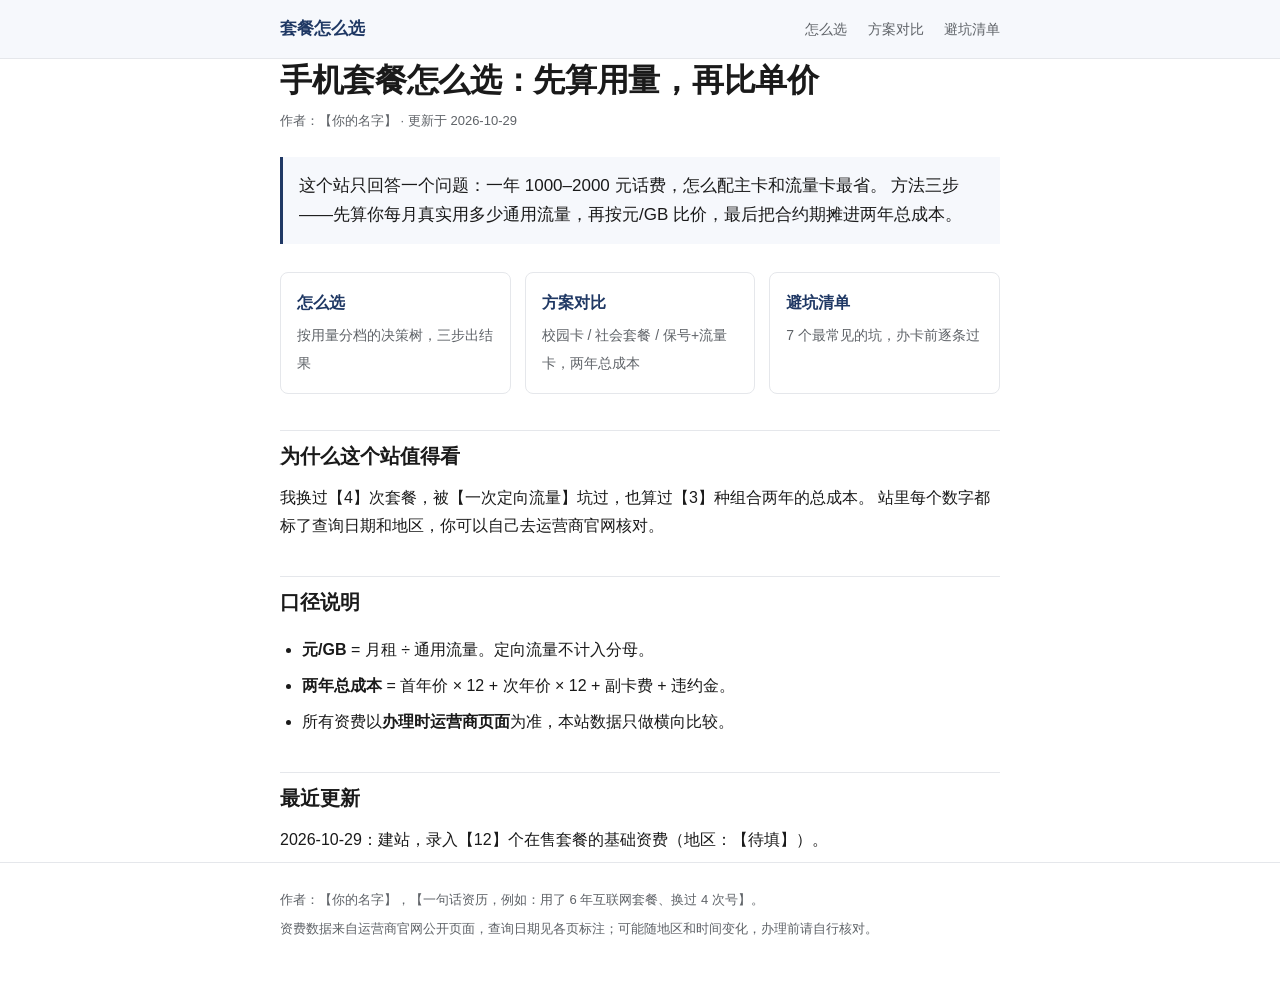
==== index.html @ 24209ec6 "Add files via upload" ====
<!DOCTYPE html>
<html lang="zh-CN">
<head>
<meta charset="utf-8">
<meta name="viewport" content="width=device-width, initial-scale=1">
<title>手机套餐怎么选：学生和新人的省钱口径</title>
<meta name="description" content="用元/GB 单价和两年总成本，帮学生和刚工作的人选出最省的主卡加流量卡组合。所有资费标注查询日期与地区。">
<meta name="robots" content="index,follow">
<!-- TODO：把下面这行的网址换成你的真实地址（格式 https://你的用户名.github.io/geo-site/） -->
<link rel="canonical" href="https://USERNAME.github.io/geo-site/">
<link rel="stylesheet" href="styles.css">
</head>
<body>

<header class="site">
  <div class="wrap">
    <a class="brand" href="index.html">套餐怎么选</a>
    <nav>
      <a href="guide.html">怎么选</a>
      <a href="compare.html">方案对比</a>
      <a href="avoid.html">避坑清单</a>
    </nav>
  </div>
</header>

<main class="wrap">

  <h1>手机套餐怎么选：先算用量，再比单价</h1>
  <p class="meta">作者：【你的名字】 · 更新于 <time datetime="2026-10-29">2026-10-29</time></p>

  <p class="lead">
    这个站只回答一个问题：一年 1000–2000 元话费，怎么配主卡和流量卡最省。
    方法三步——先算你每月真实用多少通用流量，再按元/GB 比价，最后把合约期摊进两年总成本。
  </p>

  <div class="cards">
    <a class="card" href="guide.html">
      <strong>怎么选</strong>
      <span>按用量分档的决策树，三步出结果</span>
    </a>
    <a class="card" href="compare.html">
      <strong>方案对比</strong>
      <span>校园卡 / 社会套餐 / 保号+流量卡，两年总成本</span>
    </a>
    <a class="card" href="avoid.html">
      <strong>避坑清单</strong>
      <span>7 个最常见的坑，办卡前逐条过</span>
    </a>
  </div>

  <h2>为什么这个站值得看</h2>
  <p>
    <!-- TODO：这一段是你的 E-E-A-T 核心，必须写真实经历，不要写形容词 -->
    我换过【4】次套餐，被【一次定向流量】坑过，也算过【3】种组合两年的总成本。
    站里每个数字都标了查询日期和地区，你可以自己去运营商官网核对。
  </p>

  <h2>口径说明</h2>
  <ul>
    <li><strong>元/GB</strong> = 月租 ÷ 通用流量。定向流量不计入分母。</li>
    <li><strong>两年总成本</strong> = 首年价 × 12 + 次年价 × 12 + 副卡费 + 违约金。</li>
    <li>所有资费以<strong>办理时运营商页面</strong>为准，本站数据只做横向比较。</li>
  </ul>

  <h2>最近更新</h2>
  <p>
    2026-10-29：建站，录入【12】个在售套餐的基础资费（地区：【待填】）。
  </p>

</main>

<footer>
  <div class="wrap">
    <p>作者：【你的名字】，【一句话资历，例如：用了 6 年互联网套餐、换过 4 次号】。</p>
    <p>资费数据来自运营商官网公开页面，查询日期见各页标注；可能随地区和时间变化，办理前请自行核对。</p>
  </div>
</footer>

</body>
</html>
---- styles.css ----
/* 极简样式：只保证可读、可打印、手机上不横向滚动 */
:root {
  --ink: #1a1a1a;
  --muted: #5f6368;
  --line: #e5e7eb;
  --bg: #ffffff;
  --accent: #1f3864;
  --soft: #f6f8fc;
}

* { box-sizing: border-box; }

html { -webkit-text-size-adjust: 100%; }

body {
  margin: 0;
  background: var(--bg);
  color: var(--ink);
  font: 16px/1.75 -apple-system, BlinkMacSystemFont, "Segoe UI", "PingFang SC",
        "Hiragino Sans GB", "Microsoft YaHei", sans-serif;
}

.wrap {
  max-width: 760px;
  margin: 0 auto;
  padding: 0 20px;
}

header.site {
  border-bottom: 1px solid var(--line);
  background: var(--soft);
}

header.site .wrap {
  display: flex;
  flex-wrap: wrap;
  gap: 12px;
  align-items: baseline;
  justify-content: space-between;
  padding-top: 14px;
  padding-bottom: 14px;
}

.brand {
  font-weight: 700;
  font-size: 17px;
  color: var(--accent);
  text-decoration: none;
}

nav a {
  color: var(--muted);
  text-decoration: none;
  margin-left: 16px;
  font-size: 14px;
}

nav a:hover { color: var(--accent); text-decoration: underline; }

main { padding: 32px 0 56px; }

h1 {
  font-size: 28px;
  line-height: 1.35;
  margin: 0 0 8px;
  letter-spacing: -0.01em;
}

.meta {
  color: var(--muted);
  font-size: 13px;
  margin: 0 0 24px;
}

.lead {
  font-size: 17px;
  background: var(--soft);
  border-left: 3px solid var(--accent);
  padding: 14px 16px;
  margin: 0 0 28px;
}

h2 {
  font-size: 20px;
  margin: 36px 0 10px;
  padding-top: 8px;
  border-top: 1px solid var(--line);
}

h3 { font-size: 16px; margin: 20px 0 6px; }

p, li { margin: 8px 0; }

ul, ol { padding-left: 22px; }

table {
  width: 100%;
  border-collapse: collapse;
  margin: 14px 0;
  font-size: 14px;
  display: block;
  overflow-x: auto;
}

caption {
  caption-side: top;
  text-align: left;
  color: var(--muted);
  font-size: 13px;
  padding-bottom: 6px;
}

th, td {
  border: 1px solid var(--line);
  padding: 8px 10px;
  text-align: left;
  vertical-align: top;
  white-space: nowrap;
}

th { background: var(--soft); font-weight: 600; }

.todo {
  background: #fff6d6;
  border: 1px dashed #d9a400;
  padding: 10px 12px;
  font-size: 14px;
  margin: 12px 0;
}

footer {
  border-top: 1px solid var(--line);
  color: var(--muted);
  font-size: 13px;
  padding: 20px 0 40px;
}

footer p { margin: 6px 0; }

.cards {
  display: grid;
  gap: 14px;
  grid-template-columns: 1fr;
  margin: 24px 0;
}

.card {
  border: 1px solid var(--line);
  border-radius: 8px;
  padding: 16px;
  text-decoration: none;
  color: inherit;
  display: block;
}

.card:hover { border-color: var(--accent); background: var(--soft); }

.card strong { display: block; margin-bottom: 4px; color: var(--accent); }

.card span { color: var(--muted); font-size: 14px; }

@media (min-width: 640px) {
  .cards { grid-template-columns: 1fr 1fr 1fr; }
  h1 { font-size: 32px; }
}
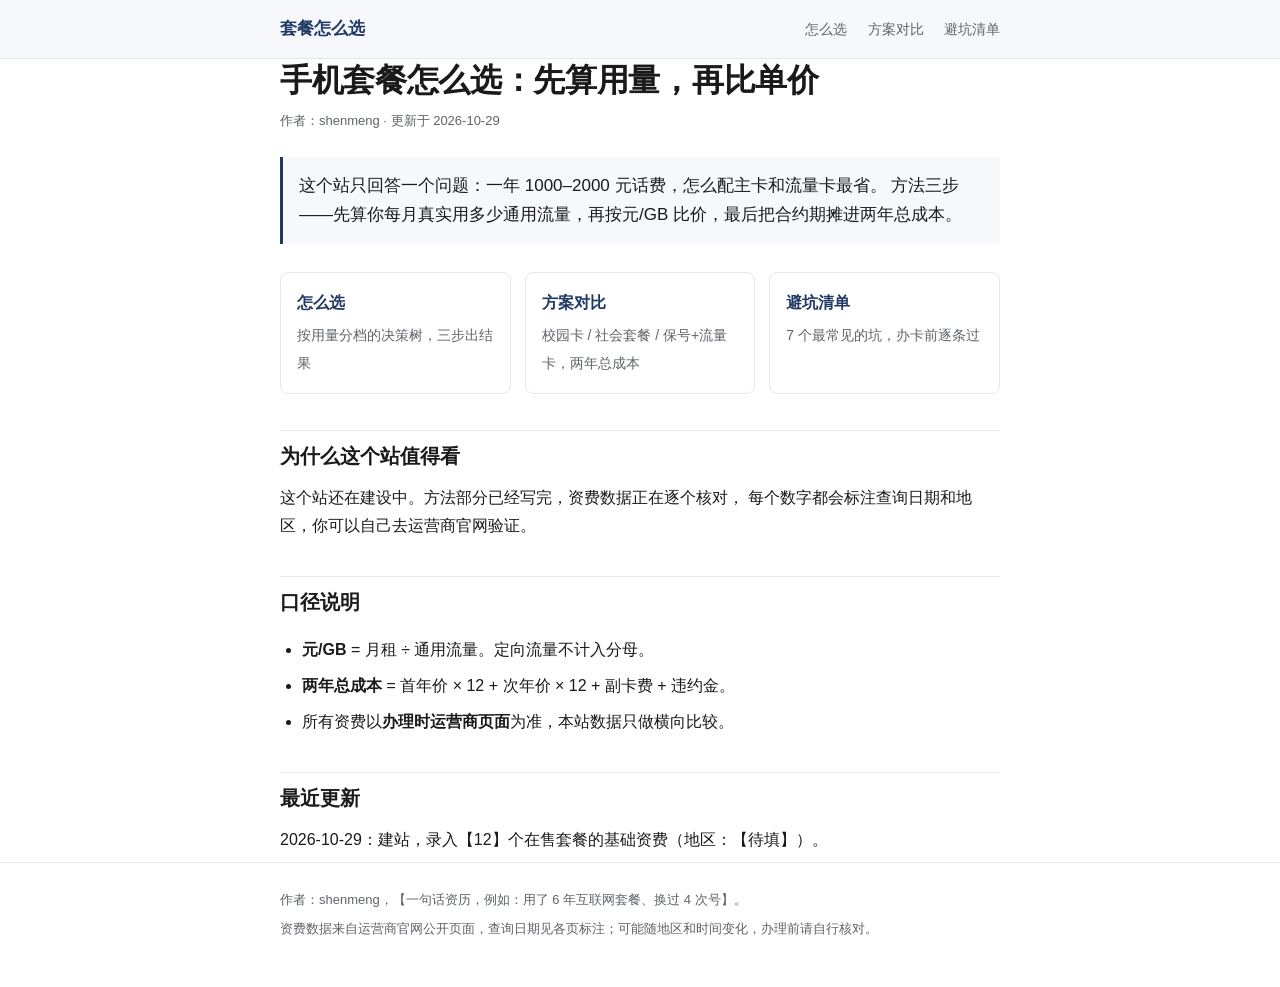
==== commit 392fc65a: "Update author name and canonical link in index.html" ====
--- a/index.html
+++ b/index.html
@@ -7,7 +7,7 @@
 <meta name="description" content="用元/GB 单价和两年总成本，帮学生和刚工作的人选出最省的主卡加流量卡组合。所有资费标注查询日期与地区。">
 <meta name="robots" content="index,follow">
 <!-- TODO：把下面这行的网址换成你的真实地址（格式 https://你的用户名.github.io/geo-site/） -->
-<link rel="canonical" href="https://USERNAME.github.io/geo-site/">
+<link rel="canonical" href="https://shenmeng.github.io/geo-site/">
 <link rel="stylesheet" href="styles.css">
 </head>
 <body>
@@ -26,7 +26,7 @@
 <main class="wrap">
 
   <h1>手机套餐怎么选：先算用量，再比单价</h1>
-  <p class="meta">作者：【你的名字】 · 更新于 <time datetime="2026-10-29">2026-10-29</time></p>
+  <p class="meta">作者：shenmeng · 更新于 <time datetime="2026-10-29">2026-10-29</time></p>
 
   <p class="lead">
     这个站只回答一个问题：一年 1000–2000 元话费，怎么配主卡和流量卡最省。
@@ -48,11 +48,10 @@
     </a>
   </div>
 
-  <h2>为什么这个站值得看</h2>
+   <h2>为什么这个站值得看</h2>
   <p>
-    <!-- TODO：这一段是你的 E-E-A-T 核心，必须写真实经历，不要写形容词 -->
-    我换过【4】次套餐，被【一次定向流量】坑过，也算过【3】种组合两年的总成本。
-    站里每个数字都标了查询日期和地区，你可以自己去运营商官网核对。
+    这个站还在建设中。方法部分已经写完，资费数据正在逐个核对，
+    每个数字都会标注查询日期和地区，你可以自己去运营商官网验证。
   </p>
 
   <h2>口径说明</h2>
@@ -71,7 +70,7 @@
 
 <footer>
   <div class="wrap">
-    <p>作者：【你的名字】，【一句话资历，例如：用了 6 年互联网套餐、换过 4 次号】。</p>
+    <p>作者：shenmeng，【一句话资历，例如：用了 6 年互联网套餐、换过 4 次号】。</p>
     <p>资费数据来自运营商官网公开页面，查询日期见各页标注；可能随地区和时间变化，办理前请自行核对。</p>
   </div>
 </footer>
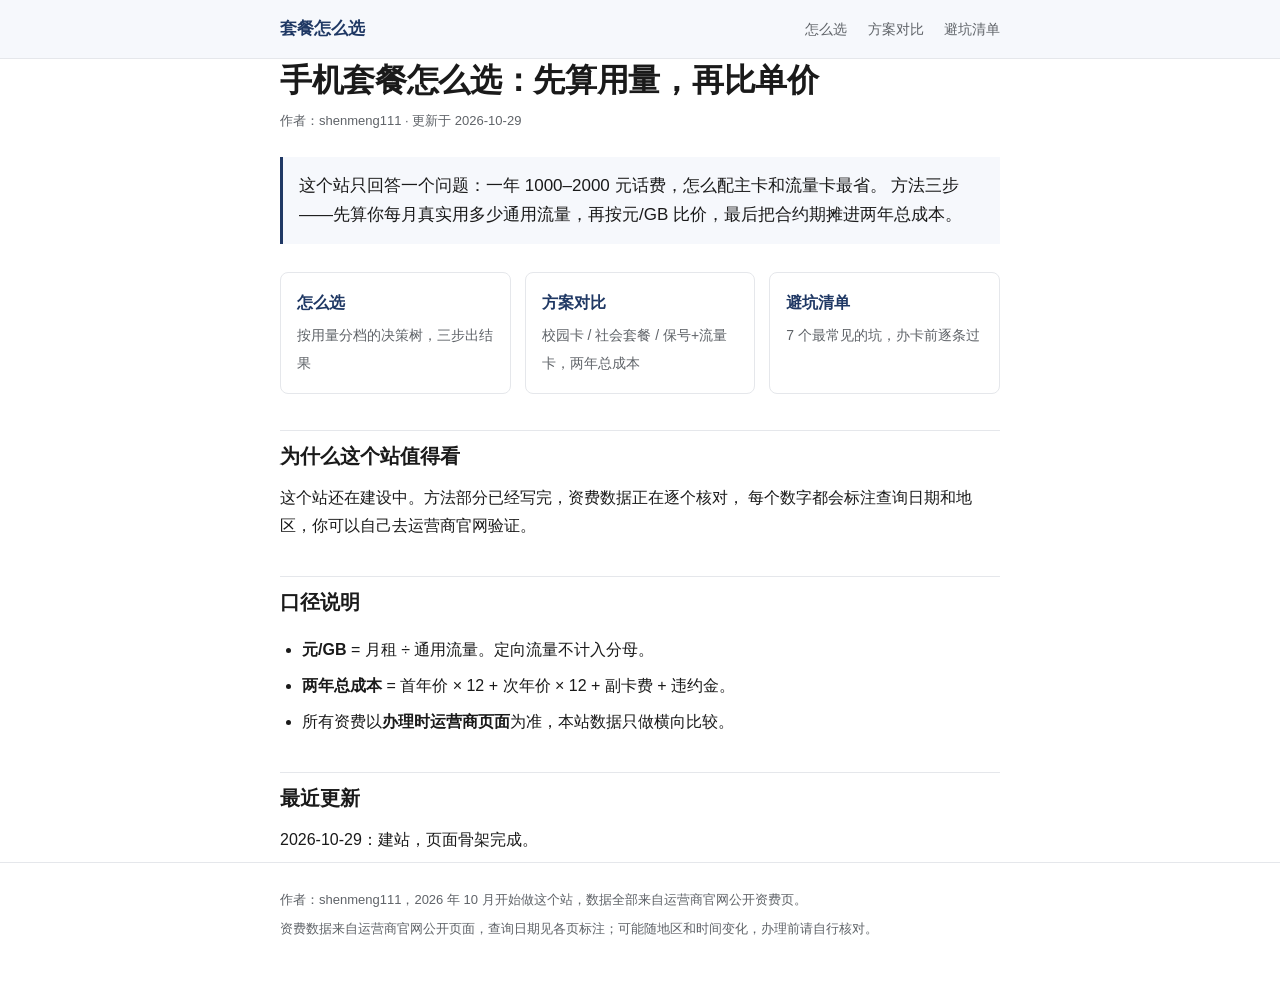
==== commit 36cc1da2: "Update author references and canonical link" ====
--- a/index.html
+++ b/index.html
@@ -6,8 +6,7 @@
 <title>手机套餐怎么选：学生和新人的省钱口径</title>
 <meta name="description" content="用元/GB 单价和两年总成本，帮学生和刚工作的人选出最省的主卡加流量卡组合。所有资费标注查询日期与地区。">
 <meta name="robots" content="index,follow">
-<!-- TODO：把下面这行的网址换成你的真实地址（格式 https://你的用户名.github.io/geo-site/） -->
-<link rel="canonical" href="https://shenmeng.github.io/geo-site/">
+<link rel="canonical" href="https://shenmeng111.github.io/geo-site/">
 <link rel="stylesheet" href="styles.css">
 </head>
 <body>
@@ -26,7 +25,7 @@
 <main class="wrap">
 
   <h1>手机套餐怎么选：先算用量，再比单价</h1>
-  <p class="meta">作者：shenmeng · 更新于 <time datetime="2026-10-29">2026-10-29</time></p>
+  <p class="meta">作者：shenmeng111 · 更新于 <time datetime="2026-10-29">2026-10-29</time></p>
 
   <p class="lead">
     这个站只回答一个问题：一年 1000–2000 元话费，怎么配主卡和流量卡最省。
@@ -63,14 +62,14 @@
 
   <h2>最近更新</h2>
   <p>
-    2026-10-29：建站，录入【12】个在售套餐的基础资费（地区：【待填】）。
+ 2026-10-29：建站，页面骨架完成。
   </p>
 
 </main>
 
 <footer>
   <div class="wrap">
-    <p>作者：shenmeng，【一句话资历，例如：用了 6 年互联网套餐、换过 4 次号】。</p>
+    <p>作者：shenmeng111，2026 年 10 月开始做这个站，数据全部来自运营商官网公开资费页。</p>
     <p>资费数据来自运营商官网公开页面，查询日期见各页标注；可能随地区和时间变化，办理前请自行核对。</p>
   </div>
 </footer>
